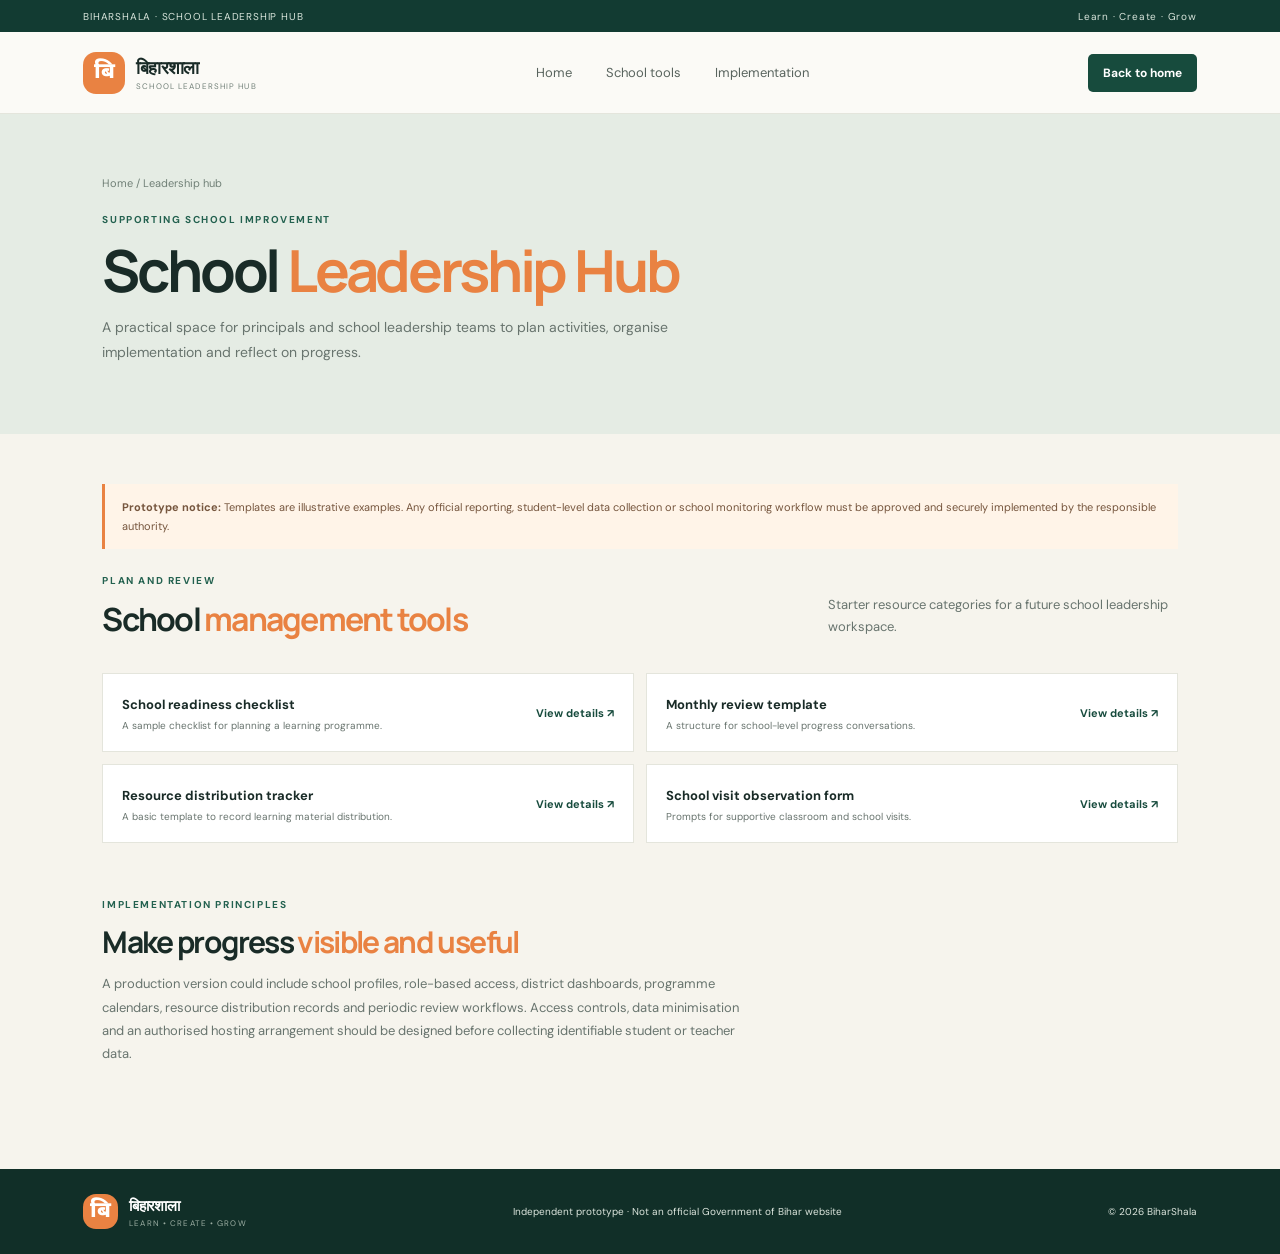
==== leadership.html @ 7ca6e2e5 "Add files via upload" ====
<!doctype html><html lang="en"><head><meta charset="utf-8"><meta name="viewport" content="width=device-width,initial-scale=1"><meta name="description" content="School leadership hub at BiharShala"><title>School Leadership Hub | BiharShala</title><link rel="stylesheet" href="styles.css"></head><body data-portal="leadership"><div class="topline"><span>BIHARSHALA · SCHOOL LEADERSHIP HUB</span><span>Learn · Create · Grow</span></div><header class="site-header"><a class="brand" href="index.html"><span class="brand-mark">बि</span><span><b>बिहारशाला</b><small>SCHOOL LEADERSHIP HUB</small></span></a><button class="menu-toggle" id="menuToggle">☰</button><nav id="mainNav"><a href="index.html">Home</a><a href="#tools">School tools</a><a href="#implementation">Implementation</a></nav><div class="header-actions"><a class="button button-small" href="index.html">Back to home</a></div></header><section class="inner-hero"><div class="breadcrumb"><a href="index.html">Home</a> / Leadership hub</div><div class="eyebrow">SUPPORTING SCHOOL IMPROVEMENT</div><h1>School <em>Leadership Hub</em></h1><p>A practical space for principals and school leadership teams to plan activities, organise implementation and reflect on progress.</p></section><main class="inner-wrap"><div class="notice"><b>Prototype notice:</b> Templates are illustrative examples. Any official reporting, student-level data collection or school monitoring workflow must be approved and securely implemented by the responsible authority.</div><div class="section-heading" id="tools"><div><div class="eyebrow">PLAN AND REVIEW</div><h2 style="font-size:32px">School <em>management tools</em></h2></div><p>Starter resource categories for a future school leadership workspace.</p></div><div class="resource-list" id="resourceList"></div><div id="implementation" style="margin-top:55px"><div class="eyebrow">IMPLEMENTATION PRINCIPLES</div><h2 style="font-size:30px;margin:10px 0">Make progress <em>visible and useful</em></h2><p style="max-width:650px;color:var(--muted);font-size:13px;line-height:1.8">A production version could include school profiles, role-based access, district dashboards, programme calendars, resource distribution records and periodic review workflows. Access controls, data minimisation and an authorised hosting arrangement should be designed before collecting identifiable student or teacher data.</p></div></main><footer><a class="brand footer-brand" href="index.html"><span class="brand-mark">बि</span><span><b>बिहारशाला</b><small>LEARN • CREATE • GROW</small></span></a><span>Independent prototype · Not an official Government of Bihar website</span><span>© <span id="year"></span> BiharShala</span></footer><div class="toast" id="toast"></div><script src="app.js"></script></body></html>
---- styles.css ----
@import url('https://fonts.googleapis.com/css2?family=DM+Sans:wght@400;500;600;700&family=Manrope:wght@400;500;600;700;800&family=Noto+Sans+Devanagari:wght@400;500;600;700;800&display=swap');
:root{--ink:#192b27;--green:#174b3d;--green2:#23614f;--cream:#f6f4ed;--orange:#e98242;--muted:#68746e;--line:#e4e5dc}*{box-sizing:border-box}html{scroll-behavior:smooth}body{margin:0;background:var(--cream);color:var(--ink);font-family:'DM Sans','Noto Sans Devanagari',sans-serif}a{color:inherit;text-decoration:none}.topline{height:32px;background:#123b32;color:#d9e5dc;padding:0 6.5%;display:flex;justify-content:space-between;align-items:center;font-size:10px;letter-spacing:.08em}.site-header{height:82px;padding:0 6.5%;display:flex;align-items:center;justify-content:space-between;background:#fbfaf6;border-bottom:1px solid var(--line);position:sticky;top:0;z-index:10}.brand{display:flex;align-items:center;gap:11px}.brand-mark{background:var(--orange);color:#fff;width:42px;height:42px;border-radius:13px;display:grid;place-items:center;font-family:'Noto Sans Devanagari';font-size:22px;font-weight:800}.brand b{display:block;font-family:Manrope,sans-serif;font-size:18px;letter-spacing:-.04em}.brand small{display:block;font-size:8px;letter-spacing:.14em;color:#728079;margin-top:2px}.site-header nav{display:flex;gap:34px;font-size:13px;color:#59645e}.site-header nav a:hover,.text-link:hover{color:var(--orange)}.header-actions{display:flex;gap:13px;align-items:center}.lang-btn{border:1px solid var(--line);background:transparent;padding:9px 13px;border-radius:20px;cursor:pointer;color:var(--green);font-weight:700}.button{display:inline-flex;align-items:center;gap:24px;padding:14px 19px;background:var(--green);color:white;border-radius:5px;font-weight:700;font-size:12px;transition:.2s}.button:hover{background:var(--orange);transform:translateY(-2px)}.button-small{padding:11px 15px}.menu-toggle{display:none}.hero{padding:82px 8% 74px;display:grid;grid-template-columns:1.08fr .92fr;gap:5%;align-items:center;min-height:540px}.eyebrow{font-size:10px;font-weight:700;letter-spacing:.16em;color:var(--green2);display:flex;align-items:center;gap:9px}.dot{width:7px;height:7px;background:var(--orange);border-radius:50%}h1,h2,h3,p{margin-top:0}h1,h2,h3{font-family:Manrope,'Noto Sans Devanagari',sans-serif;letter-spacing:-.055em}h1{font-size:clamp(42px,5.2vw,70px);line-height:1.08;max-width:680px;margin:23px 0}h1 em,h2 em{font-style:normal;color:var(--orange)}.hero-copy>p{font-size:15px;line-height:1.8;color:var(--muted);max-width:540px}.hero-actions{display:flex;align-items:center;gap:27px;margin-top:30px}.text-link{font-size:12px;font-weight:700;color:var(--green)}.hero-note{font-size:11px;color:#7b857e;margin-top:46px}.hero-note span{color:var(--orange);font-size:18px;margin-right:8px}.hero-art{height:390px;background:#dce7dc;border-radius:48% 48% 8px 8px;position:relative;overflow:hidden}.sun{position:absolute;width:220px;height:220px;background:#f1c28f;border-radius:50%;top:22px;right:30px}.book{position:absolute;bottom:54px;transform:rotate(-8deg);box-shadow:0 18px 25px #26483a25}.book-back{width:240px;height:150px;background:#e5a16a;left:23%;border-radius:7px}.book-front{width:220px;height:160px;background:#174b3d;left:27%;bottom:64px;border-radius:7px;color:#f8f2df;display:flex;flex-direction:column;justify-content:center;align-items:center;transform:rotate(7deg)}.book-front span{font-family:'Noto Sans Devanagari';font-size:70px}.book-front small{letter-spacing:.1em;font-size:10px}.art-label{position:absolute;font-size:10px;font-weight:700;letter-spacing:.13em;z-index:2}.label-one{top:55px;left:35px;color:#174b3d}.label-two{right:25px;bottom:25px;color:#49695b}.art-caption{position:absolute;left:25px;bottom:27px;font-family:'Noto Sans Devanagari';font-size:13px;line-height:1.7;color:#174b3d}.plant{position:absolute;right:40px;bottom:54px;width:48px;height:95px}.plant b{position:absolute;bottom:0;left:19px;width:9px;height:49px;background:#326b4c;border-radius:9px}.plant i{position:absolute;bottom:35px;left:4px;width:27px;height:14px;background:#4d865d;border-radius:100% 0 100% 0;transform:rotate(25deg)}.plant i:nth-child(2){left:21px;bottom:58px;transform:rotate(-40deg)}.plant i:nth-child(3){left:0;bottom:70px;transform:rotate(15deg)}.stats{background:#174b3d;color:#fff;padding:25px 8%;display:grid;grid-template-columns:repeat(4,1fr);gap:20px}.stats div{display:flex;align-items:center;gap:14px;border-right:1px solid #ffffff30}.stats div:last-child{border:0}.stats strong{font-family:Manrope;font-size:25px;color:#efaa72}.stats span{font-size:11px;color:#d5e0d8}.section{padding:90px 8%}.section-heading{display:flex;justify-content:space-between;align-items:end;gap:30px;margin-bottom:35px}.section-heading h2,.feature-copy h2,.about-strip h2{font-size:clamp(32px,4vw,48px);line-height:1.15;margin:14px 0 0}.section-heading>p{max-width:350px;color:var(--muted);font-size:13px;line-height:1.7;margin:0}.portal-grid{display:grid;grid-template-columns:repeat(3,1fr);gap:17px}.portal-card{padding:26px 25px 24px;min-height:370px;background:#fff;border:1px solid var(--line);display:flex;flex-direction:column;transition:.25s}.portal-card:hover{transform:translateY(-5px);box-shadow:0 18px 35px #1b3c2b12}.portal-card.teacher{background:#f0eee5}.portal-card.leader{background:#e7eee8}.card-top{display:flex;justify-content:space-between;align-items:center}.card-icon{width:38px;height:38px;border-radius:50%;background:#f9e7d7;color:#bd6536;display:grid;place-items:center;font-size:19px}.card-index{font-size:9px;letter-spacing:.12em;color:#829087}.portal-card h3{font-size:29px;line-height:1.08;margin:30px 0 13px}.portal-card p{font-size:12px;line-height:1.7;color:var(--muted);max-width:280px}.portal-card ul{padding-left:16px;margin:4px 0 22px;color:#58645d;font-size:11px;line-height:2}.card-link{margin-top:auto;padding-top:17px;border-top:1px solid #d9ded5;display:flex;justify-content:space-between;font-size:12px;font-weight:700;color:var(--green)}.feature-band{display:grid;grid-template-columns:1fr 1fr;background:#174b3d;color:white;min-height:390px}.feature-visual{position:relative;display:grid;place-items:center;background:#e7b181;overflow:hidden}.feature-circle{width:230px;height:230px;border-radius:50%;background:#f6e7c9;color:#174b3d;display:grid;place-content:center;text-align:center;font-family:'Noto Sans Devanagari';font-size:27px;line-height:1.5;transform:rotate(-8deg);box-shadow:20px 20px 0 #174b3d18}.feature-circle b{font-family:Manrope;font-size:35px}.feature-stamp{position:absolute;right:10%;top:13%;font-size:10px;letter-spacing:.15em;color:#714d35;line-height:1.5}.feature-copy{padding:68px 12%;align-self:center}.feature-copy .eyebrow{color:#e8b28b}.feature-copy h2{margin:17px 0;font-size:43px}.feature-copy p{font-size:13px;line-height:1.8;color:#d1dfd5;max-width:440px;margin-bottom:25px}.button-light{background:#f3e7d4;color:#174b3d}.resource-section{padding-bottom:75px}.resource-grid{display:grid;grid-template-columns:repeat(4,1fr);gap:12px}.resource-tile{background:#fff;border:1px solid var(--line);padding:21px;min-height:150px;position:relative;display:flex;flex-direction:column;gap:12px}.resource-tile>span{font-size:10px;color:var(--orange);font-weight:700}.resource-tile b{font-size:14px}.resource-tile small{font-size:10px;color:var(--muted)}.resource-tile i{position:absolute;right:18px;top:17px;color:var(--green);font-style:normal}.about-strip{padding:72px 8%;background:#e9eee6;text-align:center}.about-strip .eyebrow{justify-content:center}.about-strip h2{margin:17px 0}.about-strip p{max-width:600px;margin:0 auto 20px;color:var(--muted);font-size:13px;line-height:1.8}.about-strip .text-link{display:inline-block}footer{background:#112f28;color:#dce5dd;padding:25px 6.5%;display:flex;justify-content:space-between;align-items:center;gap:20px;font-size:10px}.footer-brand .brand-mark{width:35px;height:35px}footer .brand b{font-size:15px;color:white}footer .brand small{color:#9bada2}
/* Inner portal pages */
.inner-hero{padding:62px 8% 55px;background:#e5ece4}.breadcrumb{font-size:11px;color:#718077;margin-bottom:23px}.inner-hero h1{font-size:clamp(38px,5vw,58px);margin:13px 0}.inner-hero p{max-width:640px;color:var(--muted);line-height:1.8;font-size:14px}.inner-wrap{padding:50px 8% 90px}.toolbar{display:flex;gap:12px;align-items:center;justify-content:space-between;margin-bottom:25px;flex-wrap:wrap}.search{padding:12px 15px;border:1px solid var(--line);background:white;border-radius:4px;min-width:240px;font:inherit;font-size:12px}.filters{display:flex;gap:7px;flex-wrap:wrap}.filter-btn{padding:9px 13px;border:1px solid var(--line);background:white;border-radius:20px;font-size:11px;cursor:pointer}.filter-btn.active{background:var(--green);color:#fff;border-color:var(--green)}.activity-grid{display:grid;grid-template-columns:repeat(3,1fr);gap:15px}.activity-card{background:#fff;border:1px solid var(--line);padding:22px;min-height:215px;display:flex;flex-direction:column}.activity-card .tag{font-size:9px;color:#b96637;letter-spacing:.12em;font-weight:700}.activity-card h3{font-size:20px;margin:15px 0 8px}.activity-card p{font-size:12px;color:var(--muted);line-height:1.7}.activity-card button,.activity-card a{margin-top:auto;align-self:flex-start;border:0;background:transparent;color:var(--green);font-weight:700;font-size:11px;padding:8px 0;cursor:pointer}.activity-card.completed{border-color:#6c9b7b;background:#f2f7f1}.activity-card.completed .tag:after{content:' · COMPLETED';color:#39754a}.empty{padding:40px;text-align:center;color:var(--muted);grid-column:1/-1}.notice{background:#fff4e8;border-left:3px solid var(--orange);padding:14px 17px;font-size:11px;color:#76563e;line-height:1.7;margin-bottom:25px}.progress-panel{background:#174b3d;color:#fff;padding:22px 25px;margin-bottom:27px;display:flex;justify-content:space-between;align-items:center;gap:20px}.progress-panel strong{font-size:26px}.progress-panel span{font-size:11px;color:#d3e0d7}.progress-track{height:5px;background:#ffffff35;margin-top:10px;border-radius:8px;overflow:hidden}.progress-track i{display:block;height:100%;background:#efaa72;width:0}.resource-list{display:grid;grid-template-columns:repeat(2,1fr);gap:12px}.resource-row{padding:19px;background:white;border:1px solid var(--line);display:flex;justify-content:space-between;gap:15px;align-items:center}.resource-row b{font-size:13px}.resource-row small{display:block;color:var(--muted);font-size:10px;margin-top:5px}.resource-row a{font-size:11px;color:var(--green);font-weight:700}.modal{position:fixed;inset:0;background:#102b24aa;display:none;place-items:center;padding:20px;z-index:30}.modal.open{display:grid}.modal-box{background:#fff;padding:28px;max-width:480px;width:100%;position:relative}.modal-box h3{font-size:25px}.modal-box p{font-size:12px;color:var(--muted);line-height:1.7}.modal-close{position:absolute;right:15px;top:12px;border:0;background:transparent;font-size:22px;cursor:pointer}.modal-box label{display:block;font-size:11px;font-weight:700;margin:12px 0 5px}.modal-box input,.modal-box select,.modal-box textarea{width:100%;padding:11px;border:1px solid var(--line);font:inherit;font-size:12px}.modal-box textarea{min-height:75px}.modal-box .button{margin-top:15px;border:0;cursor:pointer}.toast{position:fixed;bottom:20px;right:20px;background:#174b3d;color:#fff;padding:13px 18px;font-size:12px;display:none;z-index:40}.toast.show{display:block}
@media(max-width:800px){.site-header{height:70px}.site-header nav{display:none;position:absolute;top:70px;left:0;right:0;background:#fbfaf6;padding:20px 7%;flex-direction:column;gap:18px;border-bottom:1px solid var(--line)}.site-header nav.open{display:flex}.menu-toggle{display:block;border:0;background:transparent;font-size:23px;color:var(--green)}.header-actions .button{display:none}.hero{grid-template-columns:1fr;padding:55px 7%}.hero-art{height:300px}.stats{grid-template-columns:repeat(2,1fr);padding:22px 7%}.stats div:nth-child(2){border:0}.section{padding:65px 7%}.section-heading{display:block}.section-heading>p{margin-top:15px}.portal-grid{grid-template-columns:1fr}.portal-card{min-height:320px}.feature-band{grid-template-columns:1fr}.feature-visual{min-height:270px}.feature-copy{padding:50px 8%}.resource-grid{grid-template-columns:repeat(2,1fr)}footer{flex-direction:column;align-items:flex-start}.activity-grid{grid-template-columns:repeat(2,1fr)}.inner-hero,.inner-wrap{padding-left:7%;padding-right:7%}}
@media(max-width:520px){.topline{padding:0 5%;font-size:8px}.brand b{font-size:15px}.brand-mark{width:36px;height:36px}.hero{padding-top:43px}.hero-actions{align-items:flex-start;flex-direction:column;gap:18px}.hero-art{height:255px}.stats{gap:18px}.stats div{border:0}.stats strong{font-size:21px}.stats span{font-size:10px}.resource-grid,.activity-grid,.resource-list{grid-template-columns:1fr}.section-heading h2,.feature-copy h2{font-size:34px}.toolbar{align-items:stretch}.search{width:100%}.progress-panel{align-items:flex-start;flex-direction:column}.inner-hero{padding-top:42px}}
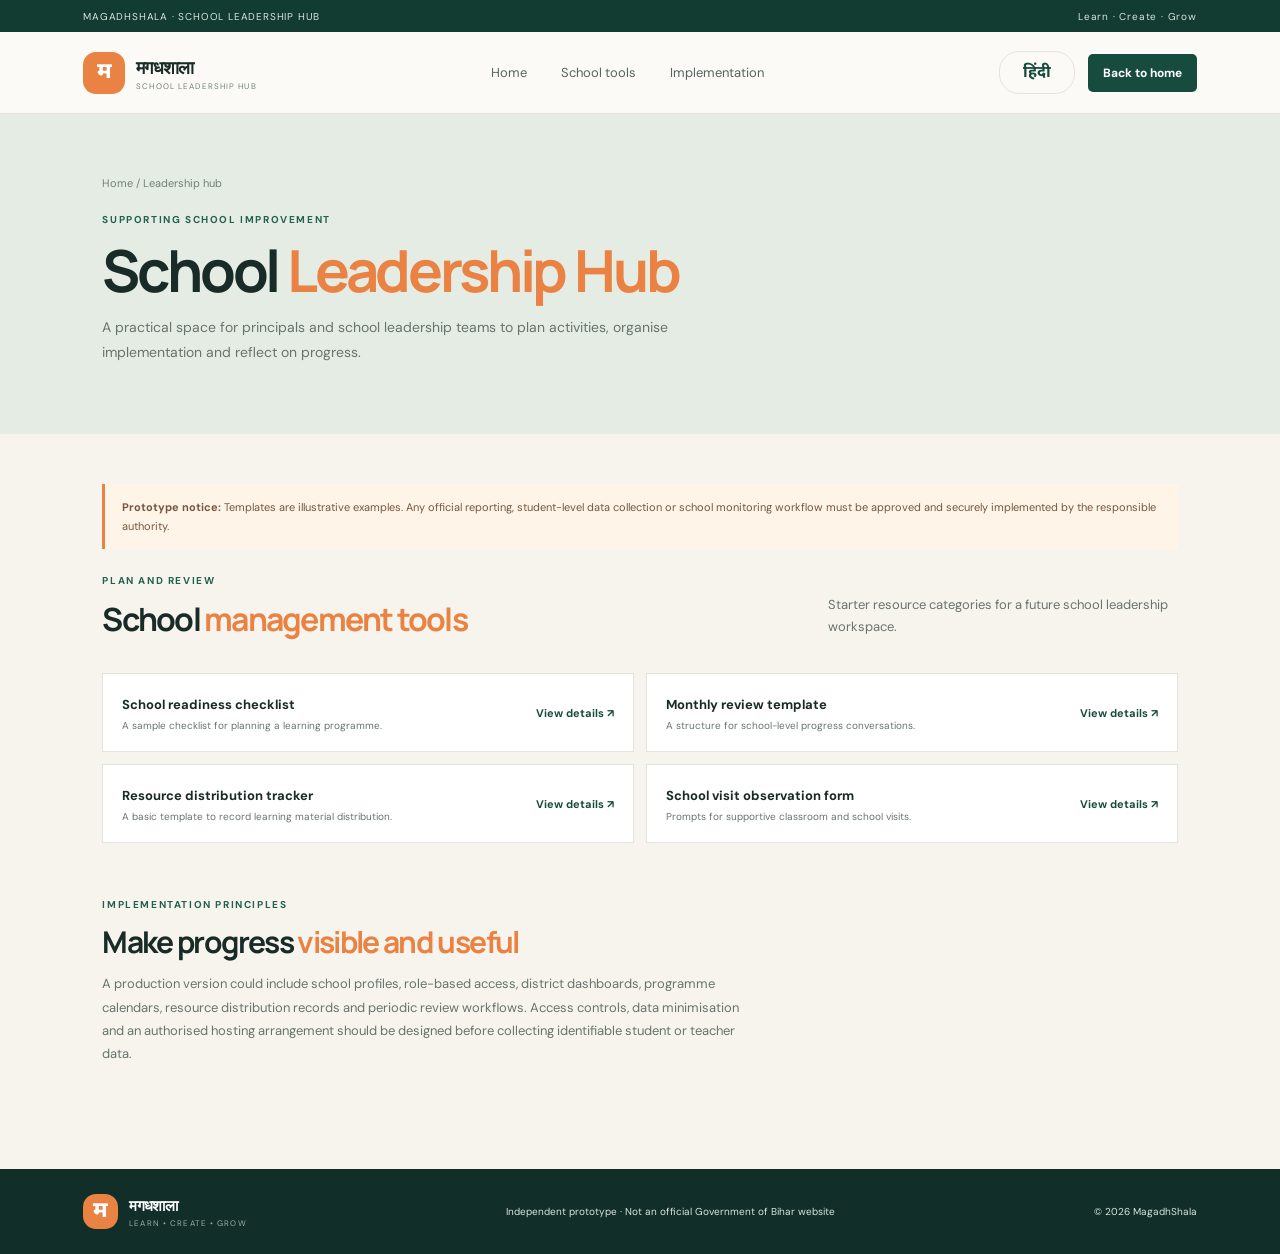
==== commit c219b730: "Add files via upload" ====
--- a/leadership.html
+++ b/leadership.html
@@ -1 +1,5 @@
-<!doctype html><html lang="en"><head><meta charset="utf-8"><meta name="viewport" content="width=device-width,initial-scale=1"><meta name="description" content="School leadership hub at BiharShala"><title>School Leadership Hub | BiharShala</title><link rel="stylesheet" href="styles.css"></head><body data-portal="leadership"><div class="topline"><span>BIHARSHALA · SCHOOL LEADERSHIP HUB</span><span>Learn · Create · Grow</span></div><header class="site-header"><a class="brand" href="index.html"><span class="brand-mark">बि</span><span><b>बिहारशाला</b><small>SCHOOL LEADERSHIP HUB</small></span></a><button class="menu-toggle" id="menuToggle">☰</button><nav id="mainNav"><a href="index.html">Home</a><a href="#tools">School tools</a><a href="#implementation">Implementation</a></nav><div class="header-actions"><a class="button button-small" href="index.html">Back to home</a></div></header><section class="inner-hero"><div class="breadcrumb"><a href="index.html">Home</a> / Leadership hub</div><div class="eyebrow">SUPPORTING SCHOOL IMPROVEMENT</div><h1>School <em>Leadership Hub</em></h1><p>A practical space for principals and school leadership teams to plan activities, organise implementation and reflect on progress.</p></section><main class="inner-wrap"><div class="notice"><b>Prototype notice:</b> Templates are illustrative examples. Any official reporting, student-level data collection or school monitoring workflow must be approved and securely implemented by the responsible authority.</div><div class="section-heading" id="tools"><div><div class="eyebrow">PLAN AND REVIEW</div><h2 style="font-size:32px">School <em>management tools</em></h2></div><p>Starter resource categories for a future school leadership workspace.</p></div><div class="resource-list" id="resourceList"></div><div id="implementation" style="margin-top:55px"><div class="eyebrow">IMPLEMENTATION PRINCIPLES</div><h2 style="font-size:30px;margin:10px 0">Make progress <em>visible and useful</em></h2><p style="max-width:650px;color:var(--muted);font-size:13px;line-height:1.8">A production version could include school profiles, role-based access, district dashboards, programme calendars, resource distribution records and periodic review workflows. Access controls, data minimisation and an authorised hosting arrangement should be designed before collecting identifiable student or teacher data.</p></div></main><footer><a class="brand footer-brand" href="index.html"><span class="brand-mark">बि</span><span><b>बिहारशाला</b><small>LEARN • CREATE • GROW</small></span></a><span>Independent prototype · Not an official Government of Bihar website</span><span>© <span id="year"></span> BiharShala</span></footer><div class="toast" id="toast"></div><script src="app.js"></script></body></html>
+<!doctype html><html lang="en"><head><meta charset="utf-8"><meta name="viewport" content="width=device-width,initial-scale=1"><meta name="description" content="School leadership hub at MagadhShala"><title>School Leadership Hub | MagadhShala</title><link rel="stylesheet" href="styles.css"></head>
+<body data-page="leadership" data-portal="leadership"><div class="topline"><span data-i18n="leaderTop">MAGADHSHALA · SCHOOL LEADERSHIP HUB</span><span data-i18n="motto">Learn · Create · Grow</span></div><header class="site-header"><a class="brand" href="index.html"><span class="brand-mark">म</span><span><b>मगधशाला</b><small data-i18n="leaderSmall">SCHOOL LEADERSHIP HUB</small></span></a><button class="menu-toggle" id="menuToggle">☰</button><nav id="mainNav"><a href="index.html" data-i18n="navHome">Home</a><a href="#tools" data-i18n="schoolTools">School tools</a><a href="#implementation" data-i18n="implementation">Implementation</a></nav><div class="header-actions"><button class="lang-btn" id="langToggle" type="button">हिंदी</button><a class="button button-small" href="index.html" data-i18n="backHome">Back to home</a></div></header>
+<section class="inner-hero"><div class="breadcrumb"><a href="index.html" data-i18n="navHome">Home</a> / <span data-i18n="leaderPortal">Leadership hub</span></div><div class="eyebrow" data-i18n="leaderEyebrow">SUPPORTING SCHOOL IMPROVEMENT</div><h1 data-i18n="leaderHeading">School <em>Leadership Hub</em></h1><p data-i18n="leaderIntro">A practical space for principals and school leadership teams to plan activities, organise implementation and reflect on progress.</p></section>
+<main class="inner-wrap"><div class="notice"><b data-i18n="prototypeNotice">Prototype notice:</b> <span data-i18n="leaderNotice">Templates are illustrative examples. Any official reporting, student-level data collection or school monitoring workflow must be approved and securely implemented by the responsible authority.</span></div><div class="section-heading" id="tools"><div><div class="eyebrow" data-i18n="planReview">PLAN AND REVIEW</div><h2 style="font-size:32px" data-i18n="managementTools">School <em>management tools</em></h2></div><p data-i18n="leaderResourceIntro">Starter resource categories for a future school leadership workspace.</p></div><div class="resource-list" id="resourceList"></div><div id="implementation" style="margin-top:55px"><div class="eyebrow" data-i18n="implementationPrinciples">IMPLEMENTATION PRINCIPLES</div><h2 style="font-size:30px;margin:10px 0" data-i18n="progressVisible">Make progress <em>visible and useful</em></h2><p style="max-width:650px;color:var(--muted);font-size:13px;line-height:1.8" data-i18n="leaderImplDesc">A production version could include school profiles, role-based access, district dashboards, programme calendars, resource distribution records and periodic review workflows. Access controls, data minimisation and an authorised hosting arrangement should be designed before collecting identifiable student or teacher data.</p></div></main>
+<footer><a class="brand footer-brand" href="index.html"><span class="brand-mark">म</span><span><b>मगधशाला</b><small data-i18n="brandMotto">LEARN • CREATE • GROW</small></span></a><span data-i18n="disclaimer">Independent prototype · Not an official Government of Bihar website</span><span>© <span id="year"></span> MagadhShala</span></footer><div class="toast" id="toast" role="status" aria-live="polite"></div><script src="app.js"></script></body></html>
--- a/styles.css
+++ b/styles.css
@@ -4,3 +4,11 @@
 .inner-hero{padding:62px 8% 55px;background:#e5ece4}.breadcrumb{font-size:11px;color:#718077;margin-bottom:23px}.inner-hero h1{font-size:clamp(38px,5vw,58px);margin:13px 0}.inner-hero p{max-width:640px;color:var(--muted);line-height:1.8;font-size:14px}.inner-wrap{padding:50px 8% 90px}.toolbar{display:flex;gap:12px;align-items:center;justify-content:space-between;margin-bottom:25px;flex-wrap:wrap}.search{padding:12px 15px;border:1px solid var(--line);background:white;border-radius:4px;min-width:240px;font:inherit;font-size:12px}.filters{display:flex;gap:7px;flex-wrap:wrap}.filter-btn{padding:9px 13px;border:1px solid var(--line);background:white;border-radius:20px;font-size:11px;cursor:pointer}.filter-btn.active{background:var(--green);color:#fff;border-color:var(--green)}.activity-grid{display:grid;grid-template-columns:repeat(3,1fr);gap:15px}.activity-card{background:#fff;border:1px solid var(--line);padding:22px;min-height:215px;display:flex;flex-direction:column}.activity-card .tag{font-size:9px;color:#b96637;letter-spacing:.12em;font-weight:700}.activity-card h3{font-size:20px;margin:15px 0 8px}.activity-card p{font-size:12px;color:var(--muted);line-height:1.7}.activity-card button,.activity-card a{margin-top:auto;align-self:flex-start;border:0;background:transparent;color:var(--green);font-weight:700;font-size:11px;padding:8px 0;cursor:pointer}.activity-card.completed{border-color:#6c9b7b;background:#f2f7f1}.activity-card.completed .tag:after{content:' · COMPLETED';color:#39754a}.empty{padding:40px;text-align:center;color:var(--muted);grid-column:1/-1}.notice{background:#fff4e8;border-left:3px solid var(--orange);padding:14px 17px;font-size:11px;color:#76563e;line-height:1.7;margin-bottom:25px}.progress-panel{background:#174b3d;color:#fff;padding:22px 25px;margin-bottom:27px;display:flex;justify-content:space-between;align-items:center;gap:20px}.progress-panel strong{font-size:26px}.progress-panel span{font-size:11px;color:#d3e0d7}.progress-track{height:5px;background:#ffffff35;margin-top:10px;border-radius:8px;overflow:hidden}.progress-track i{display:block;height:100%;background:#efaa72;width:0}.resource-list{display:grid;grid-template-columns:repeat(2,1fr);gap:12px}.resource-row{padding:19px;background:white;border:1px solid var(--line);display:flex;justify-content:space-between;gap:15px;align-items:center}.resource-row b{font-size:13px}.resource-row small{display:block;color:var(--muted);font-size:10px;margin-top:5px}.resource-row a{font-size:11px;color:var(--green);font-weight:700}.modal{position:fixed;inset:0;background:#102b24aa;display:none;place-items:center;padding:20px;z-index:30}.modal.open{display:grid}.modal-box{background:#fff;padding:28px;max-width:480px;width:100%;position:relative}.modal-box h3{font-size:25px}.modal-box p{font-size:12px;color:var(--muted);line-height:1.7}.modal-close{position:absolute;right:15px;top:12px;border:0;background:transparent;font-size:22px;cursor:pointer}.modal-box label{display:block;font-size:11px;font-weight:700;margin:12px 0 5px}.modal-box input,.modal-box select,.modal-box textarea{width:100%;padding:11px;border:1px solid var(--line);font:inherit;font-size:12px}.modal-box textarea{min-height:75px}.modal-box .button{margin-top:15px;border:0;cursor:pointer}.toast{position:fixed;bottom:20px;right:20px;background:#174b3d;color:#fff;padding:13px 18px;font-size:12px;display:none;z-index:40}.toast.show{display:block}
 @media(max-width:800px){.site-header{height:70px}.site-header nav{display:none;position:absolute;top:70px;left:0;right:0;background:#fbfaf6;padding:20px 7%;flex-direction:column;gap:18px;border-bottom:1px solid var(--line)}.site-header nav.open{display:flex}.menu-toggle{display:block;border:0;background:transparent;font-size:23px;color:var(--green)}.header-actions .button{display:none}.hero{grid-template-columns:1fr;padding:55px 7%}.hero-art{height:300px}.stats{grid-template-columns:repeat(2,1fr);padding:22px 7%}.stats div:nth-child(2){border:0}.section{padding:65px 7%}.section-heading{display:block}.section-heading>p{margin-top:15px}.portal-grid{grid-template-columns:1fr}.portal-card{min-height:320px}.feature-band{grid-template-columns:1fr}.feature-visual{min-height:270px}.feature-copy{padding:50px 8%}.resource-grid{grid-template-columns:repeat(2,1fr)}footer{flex-direction:column;align-items:flex-start}.activity-grid{grid-template-columns:repeat(2,1fr)}.inner-hero,.inner-wrap{padding-left:7%;padding-right:7%}}
 @media(max-width:520px){.topline{padding:0 5%;font-size:8px}.brand b{font-size:15px}.brand-mark{width:36px;height:36px}.hero{padding-top:43px}.hero-actions{align-items:flex-start;flex-direction:column;gap:18px}.hero-art{height:255px}.stats{gap:18px}.stats div{border:0}.stats strong{font-size:21px}.stats span{font-size:10px}.resource-grid,.activity-grid,.resource-list{grid-template-columns:1fr}.section-heading h2,.feature-copy h2{font-size:34px}.toolbar{align-items:stretch}.search{width:100%}.progress-panel{align-items:flex-start;flex-direction:column}.inner-hero{padding-top:42px}}
+
+/* Bilingual interface refinements */
+.lang-btn { cursor:pointer; min-width:76px; font:inherit; font-weight:700; }
+.lang-btn:focus-visible, .menu-toggle:focus-visible, a:focus-visible, button:focus-visible, input:focus-visible, select:focus-visible { outline:3px solid #d49a54; outline-offset:3px; }
+html[lang="hi"] body { line-height:1.75; }
+html[lang="hi"] .hero-copy h1, html[lang="hi"] .inner-hero h1 { line-height:1.35; }
+html[lang="hi"] .portal-card h3, html[lang="hi"] .section-heading h2 { line-height:1.45; }
+html[lang="hi"] .portal-card, html[lang="hi"] .resource-row, html[lang="hi"] .activity-card { line-height:1.75; }
